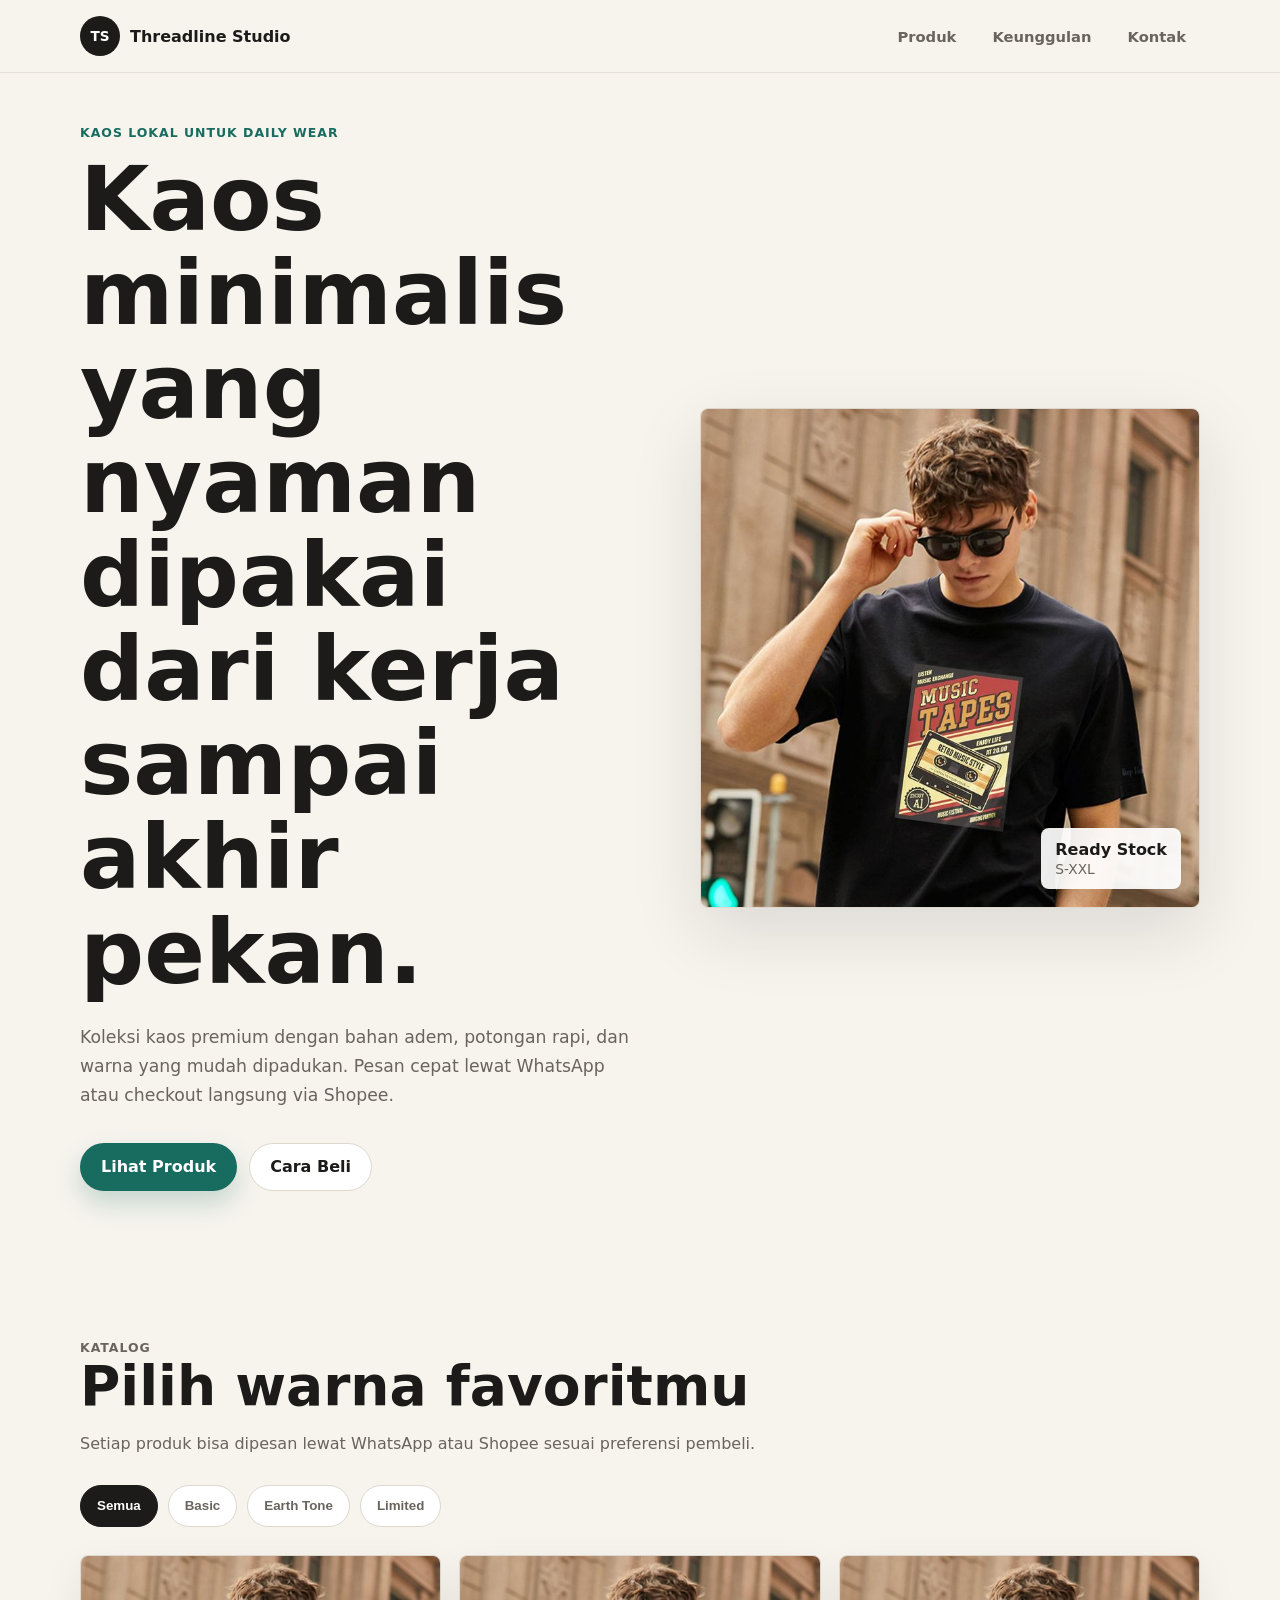
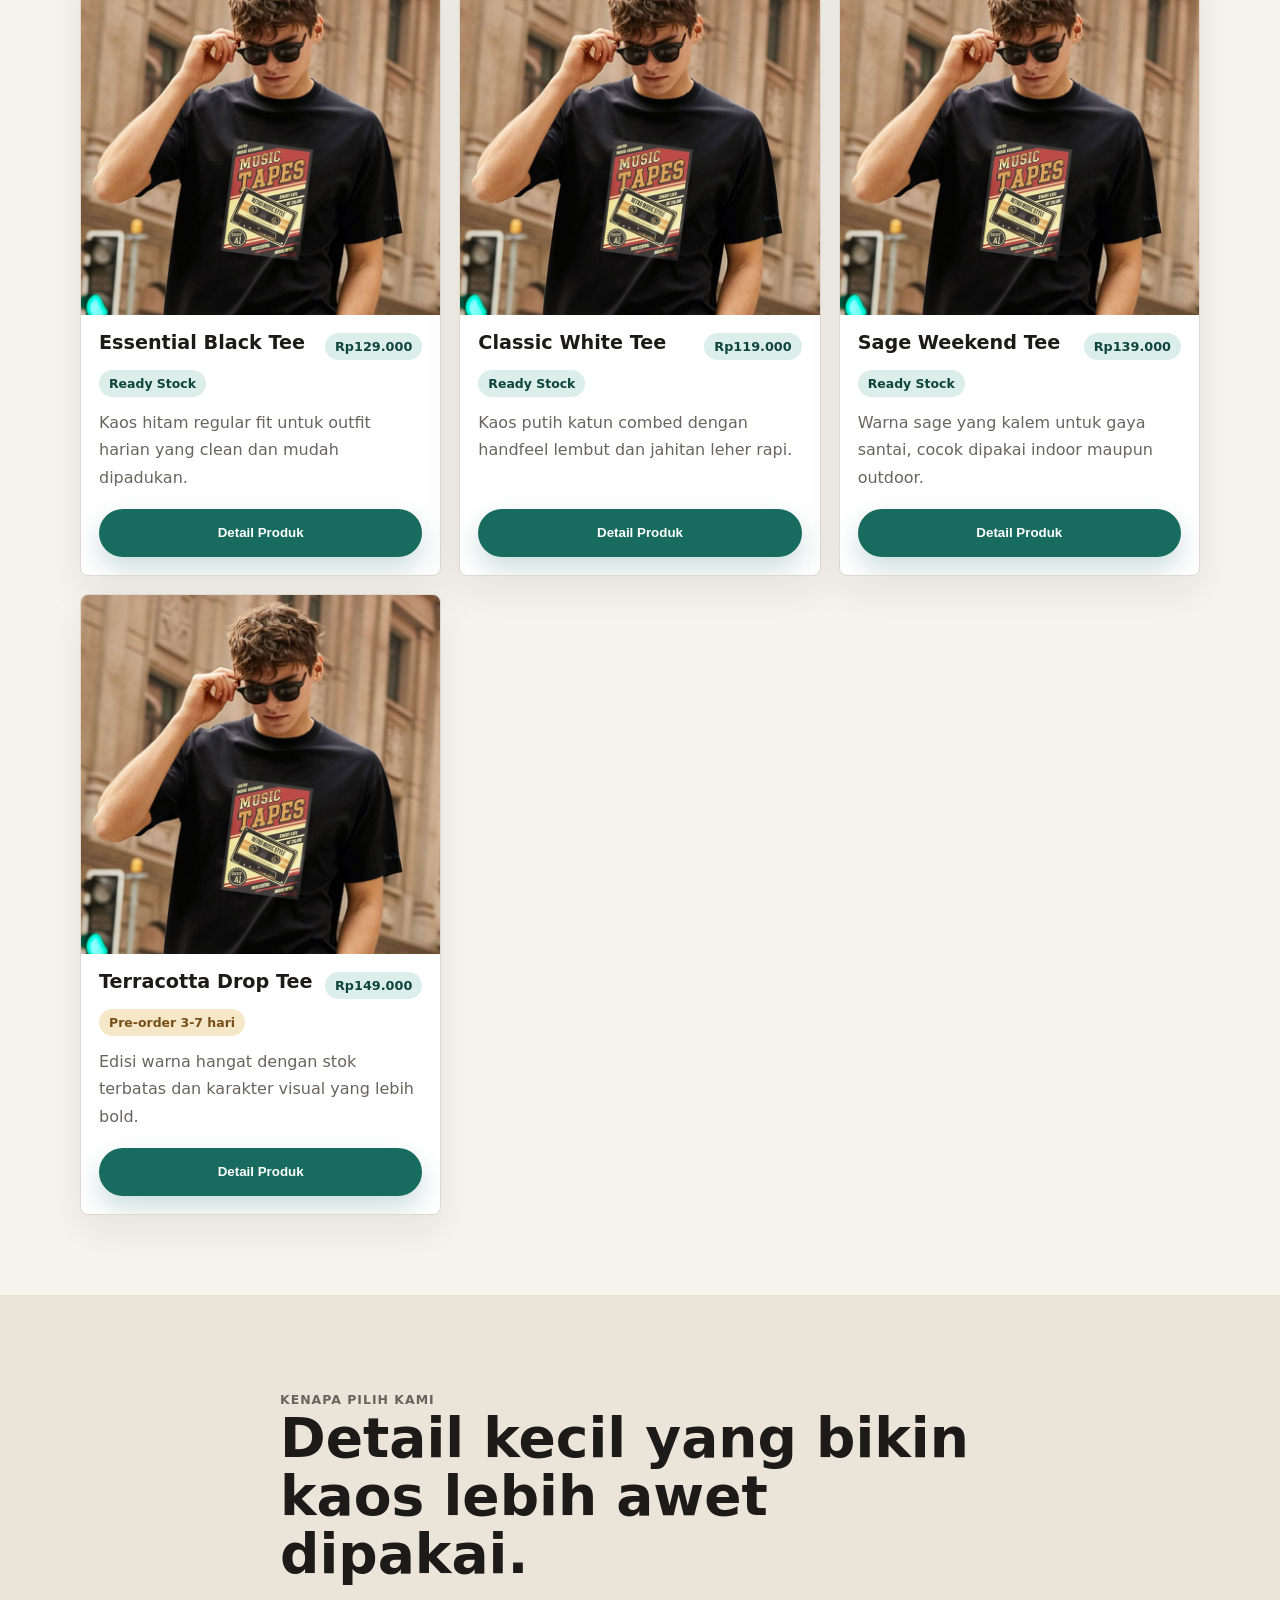
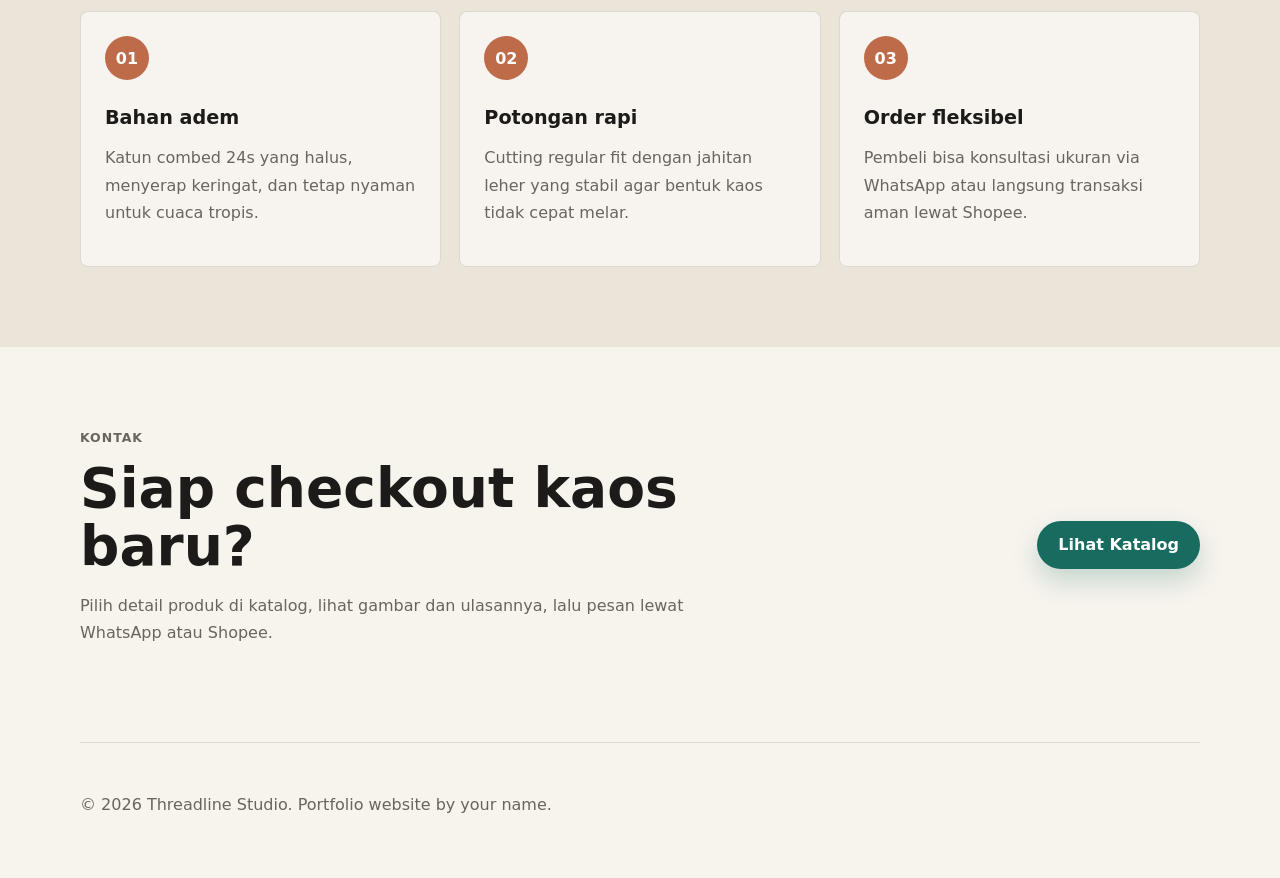
==== index.html @ 5def35f6 "first commit" ====
<!DOCTYPE html>
<html lang="id">
  <head>
    <meta charset="UTF-8" />
    <meta name="viewport" content="width=device-width, initial-scale=1.0" />
    <title>Threadline Studio - Kaos Daily Wear</title>
    <link rel="stylesheet" href="style.css?v=32" />
  </head>
  <body>
    <header class="site-header">
      <nav class="nav">
        <a class="brand" href="#home" aria-label="Threadline Studio home">
          <span class="brand-mark">TS</span>
          <span>Threadline Studio</span>
        </a>

        <button class="nav-toggle" type="button" aria-label="Buka menu" aria-expanded="false">
          <span></span>
          <span></span>
          <span></span>
        </button>

        <div class="nav-links" id="nav-links">
          <a href="#produk">Produk</a>
          <a href="#keunggulan">Keunggulan</a>
          <a href="#kontak">Kontak</a>
        </div>
      </nav>
    </header>

    <main>
      <div class="site-toast is-hidden" id="site-toast" role="status" aria-live="polite"></div>

      <section class="hero" id="home">
        <div class="hero-copy">
          <p class="eyebrow" data-store="eyebrow">Kaos lokal untuk daily wear</p>
          <h1 data-store="headline">Kaos minimalis yang nyaman dipakai dari kerja sampai akhir pekan.</h1>
          <p class="hero-text" data-store="description">
            Koleksi kaos premium dengan bahan adem, potongan rapi, dan warna yang mudah
            dipadukan. Pesan cepat lewat WhatsApp atau checkout langsung via Shopee.
          </p>
          <div class="hero-actions">
            <a class="btn btn-primary" href="#produk">Lihat Produk</a>
            <a class="btn btn-secondary" href="#kontak">
              Cara Beli
            </a>
          </div>
        </div>

        <div class="hero-media" aria-label="Foto koleksi kaos Threadline Studio">
          <img id="hero-image" src="assets/kaos-collection.png" alt="Koleksi kaos polos warna hitam putih hijau dan terracotta" />
          <div class="stock-badge">
            <strong>Ready Stock</strong>
            <span>S-XXL</span>
          </div>
        </div>
      </section>
<!--
      <section class="stats" aria-label="Ringkasan toko">
        <article>
          <strong>4.9/5</strong>
          <span>Rating pembeli</span>
        </article>
        <article>
          <strong>24 Jam</strong>
          <span>Respon order</span>
        </article>
        <article>
          <strong>100%</strong>
          <span>Katun combed</span>
        </article>
      </section>
-->
      <section class="section" id="produk">
        <div class="section-heading">
          <p class="eyebrow">Katalog</p>
          <h2 data-store="catalogTitle">Pilih warna favoritmu</h2>
          <p data-store="catalogText">Setiap produk bisa dipesan lewat WhatsApp atau Shopee sesuai preferensi pembeli.</p>
        </div>

        <div class="toolbar" aria-label="Filter produk">
          <button class="filter-btn is-active" type="button" data-filter="all">Semua</button>
          <button class="filter-btn" type="button" data-filter="basic">Basic</button>
          <button class="filter-btn" type="button" data-filter="earth">Earth Tone</button>
          <button class="filter-btn" type="button" data-filter="limited">Limited</button>
        </div>

        <div class="product-grid" id="product-grid"></div>
      </section>

      <section class="product-detail is-hidden" id="product-detail" aria-live="polite" role="dialog" aria-modal="true" aria-labelledby="detail-name">
        <div class="detail-shell">
          <button class="mini-back" type="button" id="back-to-products" aria-label="Tutup detail produk">×</button>
          <div class="detail-layout">
            <div class="detail-gallery">
              <button class="slide-btn" type="button" id="prev-image" aria-label="Gambar sebelumnya">‹</button>
              <img id="detail-image" src="assets/kaos-collection.png" alt="Detail produk" />
              <button class="slide-btn" type="button" id="next-image" aria-label="Gambar berikutnya">›</button>
              <div class="detail-thumbs" id="detail-thumbs"></div>
            </div>
            <article class="detail-copy">
              <p class="eyebrow" id="detail-category">Produk</p>
              <h2 id="detail-name">Nama produk</h2>
              <strong class="detail-price" id="detail-price">Rp0</strong>
              <span class="status-badge" id="detail-status">Ready</span>
              <div class="size-stock" id="detail-sizes" aria-label="Stok ukuran produk"></div>
              <p id="detail-description"></p>
              <div class="comment-box">
                <h3 id="comment-title">Komentar Pembeli (0)</h3>
                <form class="comment-form" id="comment-form">
                  <label>
                    Nama
                    <input type="text" name="commentName" placeholder="Nama kamu" required />
                  </label>
                  <label>
                    Komentar
                    <textarea name="commentText" id="comment-text" rows="3" maxlength="180" placeholder="Tulis komentar produk" required></textarea>
                  </label>
                  <span class="comment-counter" id="comment-counter">0/180</span>
                  <button class="btn btn-secondary" type="submit">Kirim Komentar</button>
                </form>
                <div class="comment-list" id="comment-list"></div>
                <button class="comment-toggle is-hidden" type="button" id="comment-toggle">Lihat semua komentar</button>
              </div>
            </article>
          </div>
          <div class="detail-actions">
            <a class="btn btn-primary" id="detail-whatsapp" href="#" target="_blank" rel="noreferrer">Pesan via WhatsApp</a>
            <a class="btn btn-secondary" id="detail-shopee" href="#" target="_blank" rel="noreferrer">Pesan via Shopee</a>
          </div>
        </div>
      </section>

      <section class="feature-band" id="keunggulan">
        <div class="section-heading">
          <p class="eyebrow">Kenapa pilih kami</p>
          <h2>Detail kecil yang bikin kaos lebih awet dipakai.</h2>
        </div>

        <div class="features">
          <article>
            <span class="feature-icon">01</span>
            <h3>Bahan adem</h3>
            <p>Katun combed 24s yang halus, menyerap keringat, dan tetap nyaman untuk cuaca tropis.</p>
          </article>
          <article>
            <span class="feature-icon">02</span>
            <h3>Potongan rapi</h3>
            <p>Cutting regular fit dengan jahitan leher yang stabil agar bentuk kaos tidak cepat melar.</p>
          </article>
          <article>
            <span class="feature-icon">03</span>
            <h3>Order fleksibel</h3>
            <p>Pembeli bisa konsultasi ukuran via WhatsApp atau langsung transaksi aman lewat Shopee.</p>
          </article>
        </div>
      </section>

      <section class="contact" id="kontak">
        <div>
          <p class="eyebrow">Kontak</p>
          <h2>Siap checkout kaos baru?</h2>
          <p>Pilih detail produk di katalog, lihat gambar dan ulasannya, lalu pesan lewat WhatsApp atau Shopee.</p>
        </div>
        <a class="btn btn-primary" href="#produk">Lihat Katalog</a>
      </section>
    </main>

    <footer class="footer">
      <p>&copy; 2026 <span data-store="name">Threadline Studio</span>. Portfolio website by your name.</p>
    </footer>

    <script src="store.js?v=33"></script>
    <script src="script.js?v=33"></script>
  </body>
</html>
---- style.css ----
:root {
  --bg: #f7f4ee;
  --surface: #ffffff;
  --ink: #1c1b19;
  --muted: #69645d;
  --line: #ded8ce;
  --accent: #176b5f;
  --accent-dark: #0e453d;
  --sun: #e1a64b;
  --clay: #be6b4a;
  --shadow: 0 24px 70px rgba(28, 27, 25, 0.12);
}

* {
  box-sizing: border-box;
}

html {
  scroll-behavior: smooth;
}

body {
  margin: 0;
  font-family: Inter, ui-sans-serif, system-ui, -apple-system, BlinkMacSystemFont, "Segoe UI", Arial, sans-serif;
  color: var(--ink);
  background: var(--bg);
}

img {
  display: block;
  max-width: 100%;
}

a {
  color: inherit;
  text-decoration: none;
}

.site-toast {
  position: fixed;
  left: 50%;
  bottom: 24px;
  z-index: 90;
  padding: 12px 16px;
  border-radius: 999px;
  color: white;
  background: var(--accent);
  box-shadow: 0 16px 36px rgba(28, 27, 25, 0.18);
  font-weight: 800;
  transform: translateX(-50%);
}

.site-toast.is-hidden {
  display: none;
}

.site-header {
  position: sticky;
  top: 0;
  z-index: 20;
  border-bottom: 1px solid rgba(222, 216, 206, 0.7);
  background: rgba(247, 244, 238, 0.9);
  backdrop-filter: blur(18px);
}

.nav {
  width: min(1120px, calc(100% - 32px));
  min-height: 72px;
  margin: 0 auto;
  display: flex;
  align-items: center;
  justify-content: space-between;
  gap: 24px;
}

.brand,
.nav-links,
.hero-actions,
.toolbar {
  display: flex;
  align-items: center;
}

.brand {
  gap: 10px;
  font-weight: 800;
}

.brand-mark {
  width: 40px;
  height: 40px;
  display: grid;
  place-items: center;
  overflow: hidden;
  border-radius: 50%;
  color: white;
  background: var(--ink);
  font-size: 0.85rem;
  letter-spacing: 0;
}

.brand-mark img {
  width: 100%;
  height: 100%;
  object-fit: cover;
}

.nav-links {
  gap: 8px;
}

.nav-links a {
  padding: 10px 14px;
  border-radius: 999px;
  color: var(--muted);
  font-weight: 700;
  font-size: 0.92rem;
}

.nav-links a:hover {
  color: var(--ink);
  background: rgba(255, 255, 255, 0.75);
}

.nav-toggle {
  width: 44px;
  height: 44px;
  display: none;
  place-items: center;
  align-content: center;
  border: 1px solid var(--line);
  border-radius: 50%;
  background: transparent;
  cursor: pointer;
}

.nav-toggle span {
  width: 18px;
  height: 2px;
  display: block;
  margin-left: 12px;
  transform: translateY(-1px);
  background: var(--ink);
}

.hero,
.section,
.feature-band,
.contact {
  width: min(1120px, calc(100% - 32px));
  margin: 0 auto;
}

.hero {
  min-height: calc(100vh - 72px);
  display: grid;
  grid-template-columns: minmax(0, 1fr) minmax(320px, 0.9fr);
  align-items: center;
  gap: clamp(28px, 5vw, 68px);
  padding: 52px 0;
}

.eyebrow {
  margin: 0 0 12px;
  color: var(--accent);
  font-weight: 800;
  text-transform: uppercase;
  letter-spacing: 0.08em;
  font-size: 0.78rem;
}

h1,
h2,
h3,
p {
  overflow-wrap: anywhere;
}

h1,
h2,
h3 {
  margin: 0;
  line-height: 1.05;
}

h1 {
  max-width: 780px;
  font-size: clamp(2.55rem, 7vw, 5.85rem);
}

h2 {
  font-size: clamp(2rem, 4.3vw, 3.6rem);
}

h3 {
  font-size: 1.2rem;
}

.hero-text,
.section-heading p,
.feature-band p,
.contact p,
.product-card p,
.footer {
  color: var(--muted);
  line-height: 1.7;
}

.hero-text {
  max-width: 640px;
  margin: 24px 0 0;
  font-size: 1.08rem;
}

.hero-actions {
  flex-wrap: wrap;
  gap: 12px;
  margin-top: 32px;
}

.btn {
  min-height: 48px;
  display: inline-flex;
  align-items: center;
  justify-content: center;
  gap: 10px;
  border: 1px solid transparent;
  border-radius: 999px;
  padding: 0 20px;
  font-weight: 800;
  cursor: pointer;
  transition: transform 0.2s ease, box-shadow 0.2s ease, background 0.2s ease;
}

.btn:hover {
  transform: translateY(-2px);
}

.btn-primary {
  color: white;
  background: var(--accent);
  box-shadow: 0 12px 26px rgba(23, 107, 95, 0.22);
}

.btn-primary:hover {
  background: var(--accent-dark);
}

.btn-secondary {
  border-color: var(--line);
  background: var(--surface);
}

.btn.is-disabled {
  pointer-events: none;
  color: rgba(28, 27, 25, 0.46);
  border-color: rgba(28, 27, 25, 0.12);
  background: rgba(180, 180, 180, 0.28);
  box-shadow: none;
  opacity: 1;
}

.hero-media {
  position: relative;
  overflow: hidden;
  border: 1px solid var(--line);
  border-radius: 8px;
  background: var(--surface);
  box-shadow: var(--shadow);
}

.hero-media img {
  width: 100%;
  aspect-ratio: 1 / 1;
  object-fit: cover;
}

.stock-badge {
  position: absolute;
  right: 18px;
  bottom: 18px;
  display: grid;
  gap: 2px;
  padding: 12px 14px;
  border-radius: 8px;
  background: rgba(255, 255, 255, 0.92);
  box-shadow: 0 12px 24px rgba(28, 27, 25, 0.14);
}

.stock-badge span {
  color: var(--muted);
  font-size: 0.86rem;
}

.stats {
  width: min(1120px, calc(100% - 32px));
  margin: 0 auto 72px;
  display: grid;
  grid-template-columns: repeat(3, 1fr);
  border: 1px solid var(--line);
  border-radius: 8px;
  overflow: hidden;
  background: var(--surface);
}

.stats article {
  padding: 24px;
  display: grid;
  gap: 6px;
}

.stats article + article {
  border-left: 1px solid var(--line);
}

.stats strong {
  font-size: clamp(1.5rem, 3vw, 2.4rem);
}

.stats span {
  color: var(--muted);
}

.section,
.feature-band,
.contact {
  padding: 80px 0;
}

.section-heading {
  max-width: 720px;
  margin-bottom: 28px;
}

.section-heading p {
  margin: 14px 0 0;
}

.toolbar {
  flex-wrap: wrap;
  gap: 10px;
  margin-bottom: 28px;
}

.filter-btn {
  min-height: 42px;
  border: 1px solid var(--line);
  border-radius: 999px;
  padding: 0 16px;
  color: var(--muted);
  background: var(--surface);
  font-weight: 800;
  cursor: pointer;
}

.filter-btn.is-active,
.filter-btn:hover {
  color: white;
  border-color: var(--ink);
  background: var(--ink);
}

.product-grid {
  display: grid;
  grid-template-columns: repeat(3, minmax(0, 1fr));
  gap: 18px;
}

.empty-state {
  grid-column: 1 / -1;
  padding: 28px;
  border: 1px solid var(--line);
  border-radius: 8px;
  background: var(--surface);
}

.product-card {
  display: flex;
  flex-direction: column;
  overflow: hidden;
  border: 1px solid var(--line);
  border-radius: 8px;
  background: var(--surface);
  box-shadow: 0 16px 40px rgba(28, 27, 25, 0.08);
}

.product-visual {
  aspect-ratio: 1 / 1;
  min-height: 0;
  display: grid;
  place-items: center;
  overflow: hidden;
  background: linear-gradient(135deg, var(--card-a), var(--card-b));
}

.product-visual img {
  width: 100%;
  height: 100%;
  min-height: 0;
  object-fit: cover;
}

.shirt {
  width: min(58%, 210px);
  aspect-ratio: 1 / 1;
  display: grid;
  place-items: center;
  color: var(--shirt-text);
  background: var(--shirt);
  clip-path: polygon(27% 12%, 38% 6%, 45% 14%, 55% 14%, 62% 6%, 73% 12%, 92% 35%, 78% 47%, 72% 39%, 72% 91%, 28% 91%, 28% 39%, 22% 47%, 8% 35%);
  box-shadow: inset 0 -28px 42px rgba(0, 0, 0, 0.12), 0 20px 34px rgba(0, 0, 0, 0.16);
  font-weight: 900;
}

.product-body {
  flex: 1;
  display: flex;
  flex-direction: column;
  padding: 18px;
}

.product-top {
  display: flex;
  justify-content: space-between;
  gap: 12px;
  align-items: flex-start;
}

.product-top span {
  flex: 0 0 auto;
  padding: 6px 10px;
  border-radius: 999px;
  color: var(--accent-dark);
  background: #dceee9;
  font-size: 0.8rem;
  font-weight: 800;
}

.status-badge {
  width: fit-content;
  margin-top: 10px;
  padding: 6px 10px;
  border-radius: 999px;
  color: var(--accent-dark);
  background: #dceee9;
  font-size: 0.78rem;
  font-weight: 900;
}

.status-badge.soldout {
  color: #9b2f1d;
  background: #f4ddd7;
}

.status-badge.preorder {
  color: #775018;
  background: #f6e7c9;
}

.product-card p {
  margin: 12px 0 18px;
  display: -webkit-box;
  -webkit-line-clamp: 3;
  -webkit-box-orient: vertical;
  overflow: hidden;
}

.product-body > .btn {
  width: 100%;
  margin-top: auto;
}

.product-actions {
  display: grid;
  grid-template-columns: 1fr 1fr;
  gap: 10px;
}

.product-actions .btn {
  min-height: 44px;
  padding: 0 12px;
  font-size: 0.9rem;
}

.product-detail {
  position: fixed;
  inset: 0;
  z-index: 70;
  width: 100%;
  display: grid;
  place-items: center;
  padding: 24px;
  background: rgba(28, 27, 25, 0.48);
}

.product-detail.is-hidden {
  display: none;
}

.detail-shell {
  width: min(1280px, calc(100% - 32px));
  height: min(920px, calc(100vh - 24px));
  position: relative;
  overflow: hidden;
  padding: 24px;
  border-radius: 8px;
  background: var(--surface);
  box-shadow: var(--shadow);
}

.mini-back {
  position: absolute;
  top: 14px;
  right: 14px;
  z-index: 2;
  width: 40px;
  height: 40px;
  border: 1px solid var(--line);
  border-radius: 50%;
  padding: 0;
  display: grid;
  place-items: center;
  text-align: center;
  background: transparent;
  font: inherit;
  font-size: 1.6rem;
  line-height: 30px;
  padding-bottom: 5px;
  font-weight: 800;
  cursor: pointer;
}

.detail-layout {
  height: calc(100% - 78px);
  overflow: hidden;
  display: grid;
  grid-template-columns: minmax(460px, 0.9fr) minmax(420px, 1.1fr);
  gap: 30px;
  align-items: start;
  padding: 34px 0 0;
}

.detail-gallery {
  position: relative;
  align-self: start;
  height: min(760px, calc(100vh - 164px));
  min-height: 0;
  display: grid;
  grid-template-rows: minmax(0, 1fr) auto;
  gap: 12px;
}

.detail-gallery > img {
  width: 100%;
  height: auto;
  min-height: 0;
  aspect-ratio: 4 / 5;
  object-fit: cover;
  border: 1px solid var(--line);
  border-radius: 8px;
  background: var(--surface);
}

.slide-btn {
  position: absolute;
  top: calc(50% - 32px);
  width: 42px;
  height: 42px;
  border: 1px solid var(--line);
  border-radius: 50%;
  display: grid;
  place-items: center;
  text-align: center;
  background: transparent;
  font-size: 1.8rem;
  line-height: 32px;
  padding-bottom: 5px;
  cursor: pointer;
}

#prev-image {
  left: 12px;
}

#next-image {
  right: 12px;
}

.detail-thumbs {
  display: grid;
  grid-template-columns: repeat(7, minmax(0, 1fr));
  gap: 8px;
}

.detail-thumbs button {
  overflow: hidden;
  border: 2px solid transparent;
  border-radius: 8px;
  padding: 0;
  background: transparent;
  cursor: pointer;
}

.detail-thumbs button.is-active {
  border-color: var(--accent);
}

.detail-thumbs img {
  width: 100%;
  aspect-ratio: 1 / 1;
  object-fit: cover;
}

.detail-copy {
  height: min(760px, calc(100vh - 164px));
  overflow-y: auto;
  align-self: start;
  display: flex;
  flex-direction: column;
  gap: 12px;
  padding: 0 10px 0 0;
  scrollbar-width: thin;
}

.detail-actions {
  position: absolute;
  left: calc(24px + (100% - 48px) * 0.585 + 15px);
  right: 24px;
  bottom: 34px;
  z-index: 3;
  display: grid;
  grid-template-columns: 1fr 1fr;
  gap: 10px;
  padding: 34px 0 0;
  background: linear-gradient(rgba(255, 255, 255, 0), rgba(255, 255, 255, 0.84) 42%, rgba(255, 255, 255, 0.96));
  backdrop-filter: blur(8px);
}

.detail-actions .btn {
  min-height: 48px;
}

.detail-copy h2 {
  font-size: clamp(1.6rem, 3vw, 2.5rem);
}

.detail-price {
  width: fit-content;
  padding: 6px 10px;
  border-radius: 999px;
  color: var(--accent-dark);
  background: #dceee9;
  font-size: 0.95rem;
}

#detail-description {
  margin: 0;
  color: var(--muted);
  font-size: 0.95rem;
  line-height: 1.6;
}

.size-stock {
  display: grid;
  gap: 9px;
  margin: 4px 0 2px;
}

.size-stock > strong {
  color: var(--ink);
  font-size: 0.9rem;
}

.size-stock > div {
  display: flex;
  flex-wrap: wrap;
  gap: 8px;
}

.size-chip {
  display: inline-flex;
  align-items: center;
  gap: 7px;
  min-height: 34px;
  padding: 7px 10px;
  border-radius: 999px;
  color: var(--accent-dark);
  background: #dceee9;
  font-size: 0.82rem;
}

.size-chip b {
  font-weight: 900;
}

.size-chip.is-empty {
  color: rgba(28, 27, 25, 0.48);
  background: rgba(28, 27, 25, 0.08);
}

.comment-box {
  margin-top: 18px;
  padding: 18px;
  border: 0;
  border-radius: 8px;
  background: #f1f1f1;
}

.comment-form {
  display: grid;
  gap: 10px;
  margin-top: 12px;
  padding-top: 14px;
  border-top: 1px solid rgba(28, 27, 25, 0.12);
  background: transparent;
}

.comment-form label {
  display: grid;
  gap: 6px;
  font-weight: 400;
}

.comment-form input,
.comment-form textarea {
  width: 100%;
  border: 1px solid rgba(28, 27, 25, 0.12);
  border-radius: 8px;
  padding: 10px 12px;
  background: transparent;
  font: inherit;
}

.comment-counter {
  justify-self: end;
  color: var(--muted);
  font-size: 0.82rem;
}

.comment-list {
  display: grid;
  gap: 10px;
  margin-top: 14px;
}

.comment-item {
  padding: 12px;
  border: 0;
  border-radius: 8px;
  background: #e7e7e7;
}

.comment-item strong {
  display: block;
  margin-bottom: 4px;
}

.comment-item p {
  margin: 0;
  color: var(--muted);
  line-height: 1.55;
}

.comment-toggle {
  width: 100%;
  min-height: 40px;
  margin-top: 10px;
  border: 1px solid rgba(28, 27, 25, 0.12);
  border-radius: 999px;
  background: transparent;
  font: inherit;
  font-weight: 800;
  cursor: pointer;
}

.comment-toggle.is-hidden {
  display: none;
}

.feature-band {
  width: 100%;
  background: #ebe4d8;
}

.feature-band > * {
  width: min(1120px, calc(100% - 32px));
  margin-left: auto;
  margin-right: auto;
}

.features {
  display: grid;
  grid-template-columns: repeat(3, minmax(0, 1fr));
  gap: 18px;
}

.features article {
  padding: 24px;
  border: 1px solid rgba(28, 27, 25, 0.12);
  border-radius: 8px;
  background: rgba(255, 255, 255, 0.58);
}

.feature-icon {
  width: 44px;
  height: 44px;
  display: grid;
  place-items: center;
  margin-bottom: 28px;
  border-radius: 50%;
  color: white;
  background: var(--clay);
  font-weight: 800;
}

.contact {
  display: flex;
  align-items: center;
  justify-content: space-between;
  gap: 24px;
}

.contact > div {
  max-width: 660px;
}

.footer {
  width: min(1120px, calc(100% - 32px));
  margin: 0 auto;
  padding: 32px 0 44px;
  border-top: 1px solid var(--line);
}

@media (max-width: 900px) {
  .hero {
    min-height: auto;
    grid-template-columns: 1fr;
    padding-top: 40px;
  }

  .hero-media {
    max-width: 620px;
  }

  .product-grid,
  .detail-layout,
  .features {
    grid-template-columns: 1fr;
  }

  .detail-gallery {
    position: relative;
    top: auto;
    height: auto;
    min-height: 0;
  }

  .detail-copy {
    height: auto;
    max-height: calc(100vh - 420px);
    min-height: 300px;
    padding-right: 0;
  }

  .detail-actions {
    left: 16px;
    right: 16px;
    bottom: 24px;
  }

  .detail-gallery > img {
    height: auto;
    aspect-ratio: 4 / 5;
  }

  .contact {
    align-items: flex-start;
    flex-direction: column;
  }
}

@media (max-width: 720px) {
  .nav-toggle {
    display: block;
  }

  .nav-links {
    position: absolute;
    left: 16px;
    right: 16px;
    top: 72px;
    display: none;
    flex-direction: column;
    align-items: stretch;
    padding: 12px;
    border: 1px solid var(--line);
    border-radius: 8px;
    background: var(--surface);
    box-shadow: var(--shadow);
  }

  .nav-links.is-open {
    display: flex;
  }

  .nav-links a {
    border-radius: 8px;
  }

  .stats,
  .product-grid,
  .detail-layout,
  .features {
    grid-template-columns: 1fr;
  }

  .stats article + article {
    border-top: 1px solid var(--line);
    border-left: 0;
  }

  .section,
  .feature-band,
  .contact {
    padding: 56px 0;
  }
}

@media (max-width: 480px) {
  .hero,
  .section,
  .contact,
  .nav,
  .stats,
  .footer,
  .feature-band > * {
    width: min(100% - 24px, 1120px);
  }

  .brand span:last-child {
    max-width: 150px;
  }

  .hero-actions,
  .product-actions {
    grid-template-columns: 1fr;
  }

  .hero-actions .btn,
  .product-actions .btn,
  .contact .btn {
    width: 100%;
  }
}

@media (max-width: 480px) {
  .product-detail {
    padding: 12px;
  }

  .detail-shell {
    width: 100%;
    height: calc(100vh - 24px);
    padding: 16px;
  }
}
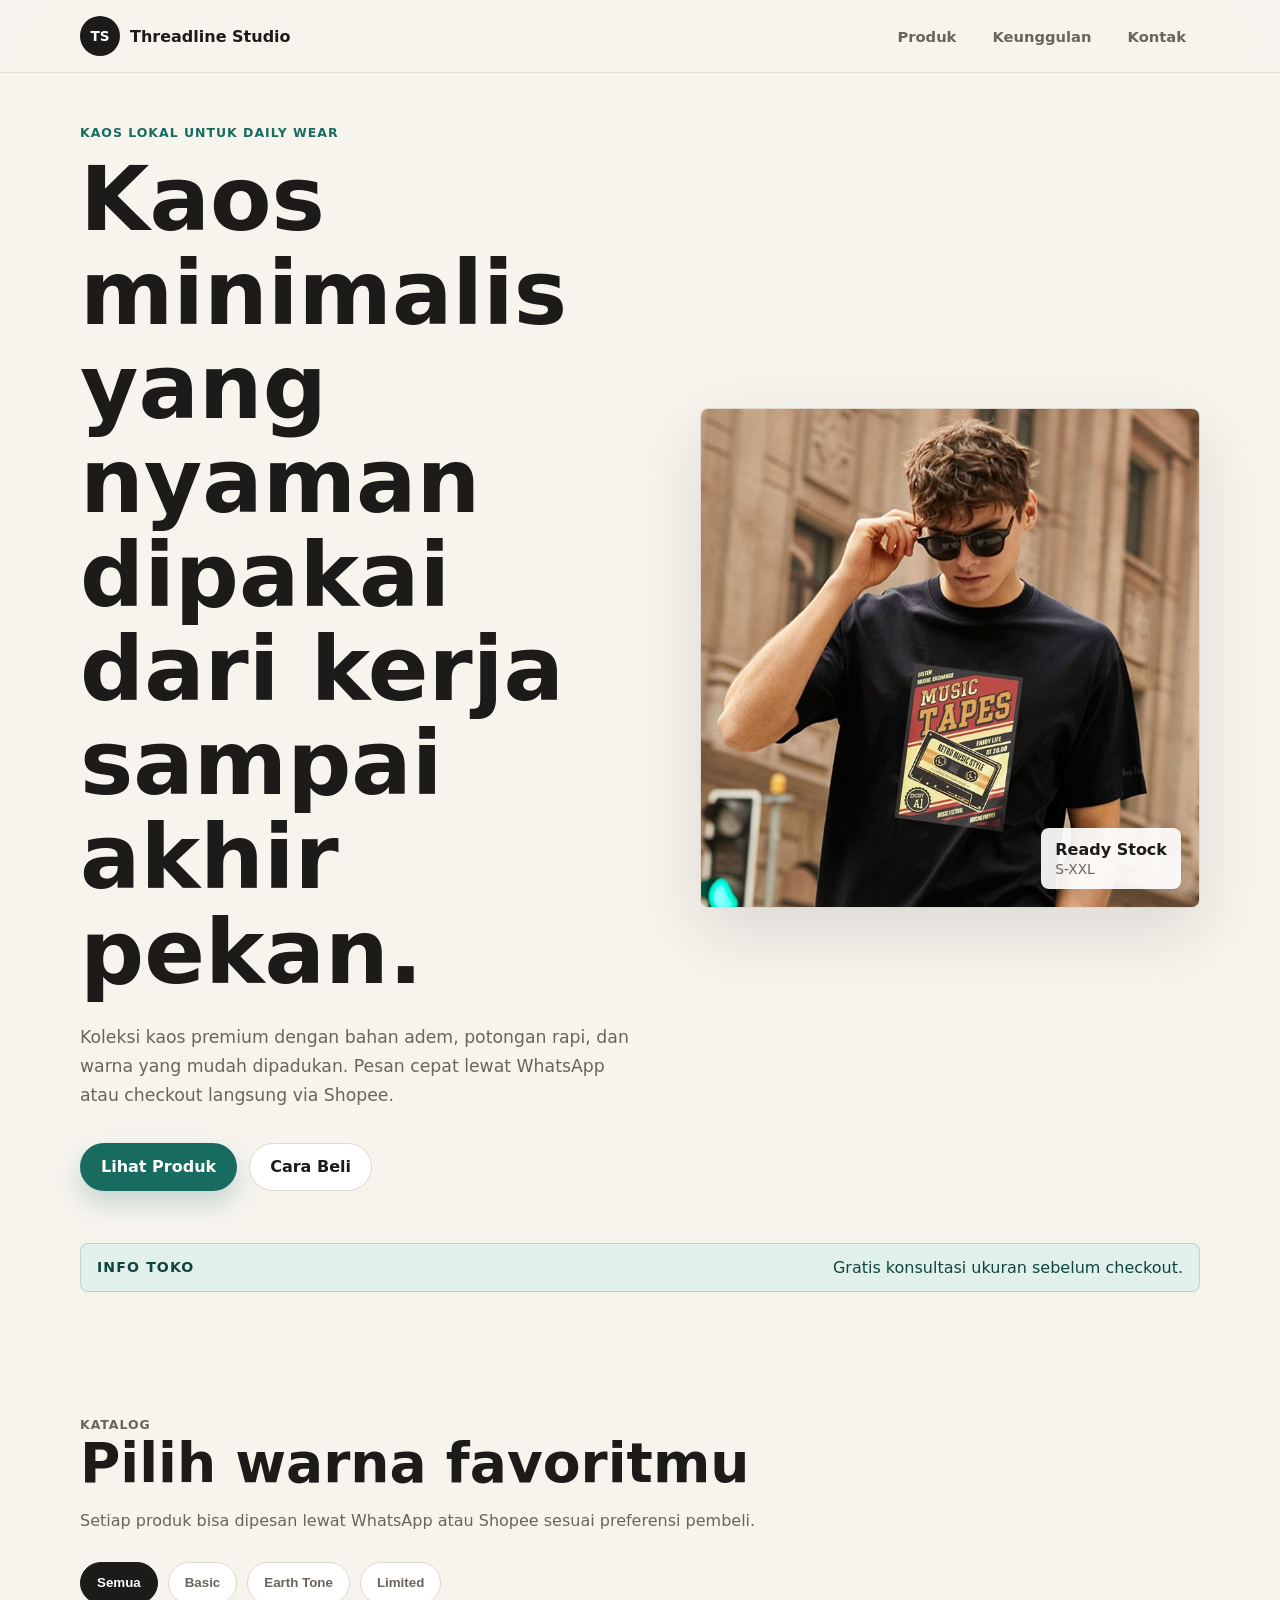
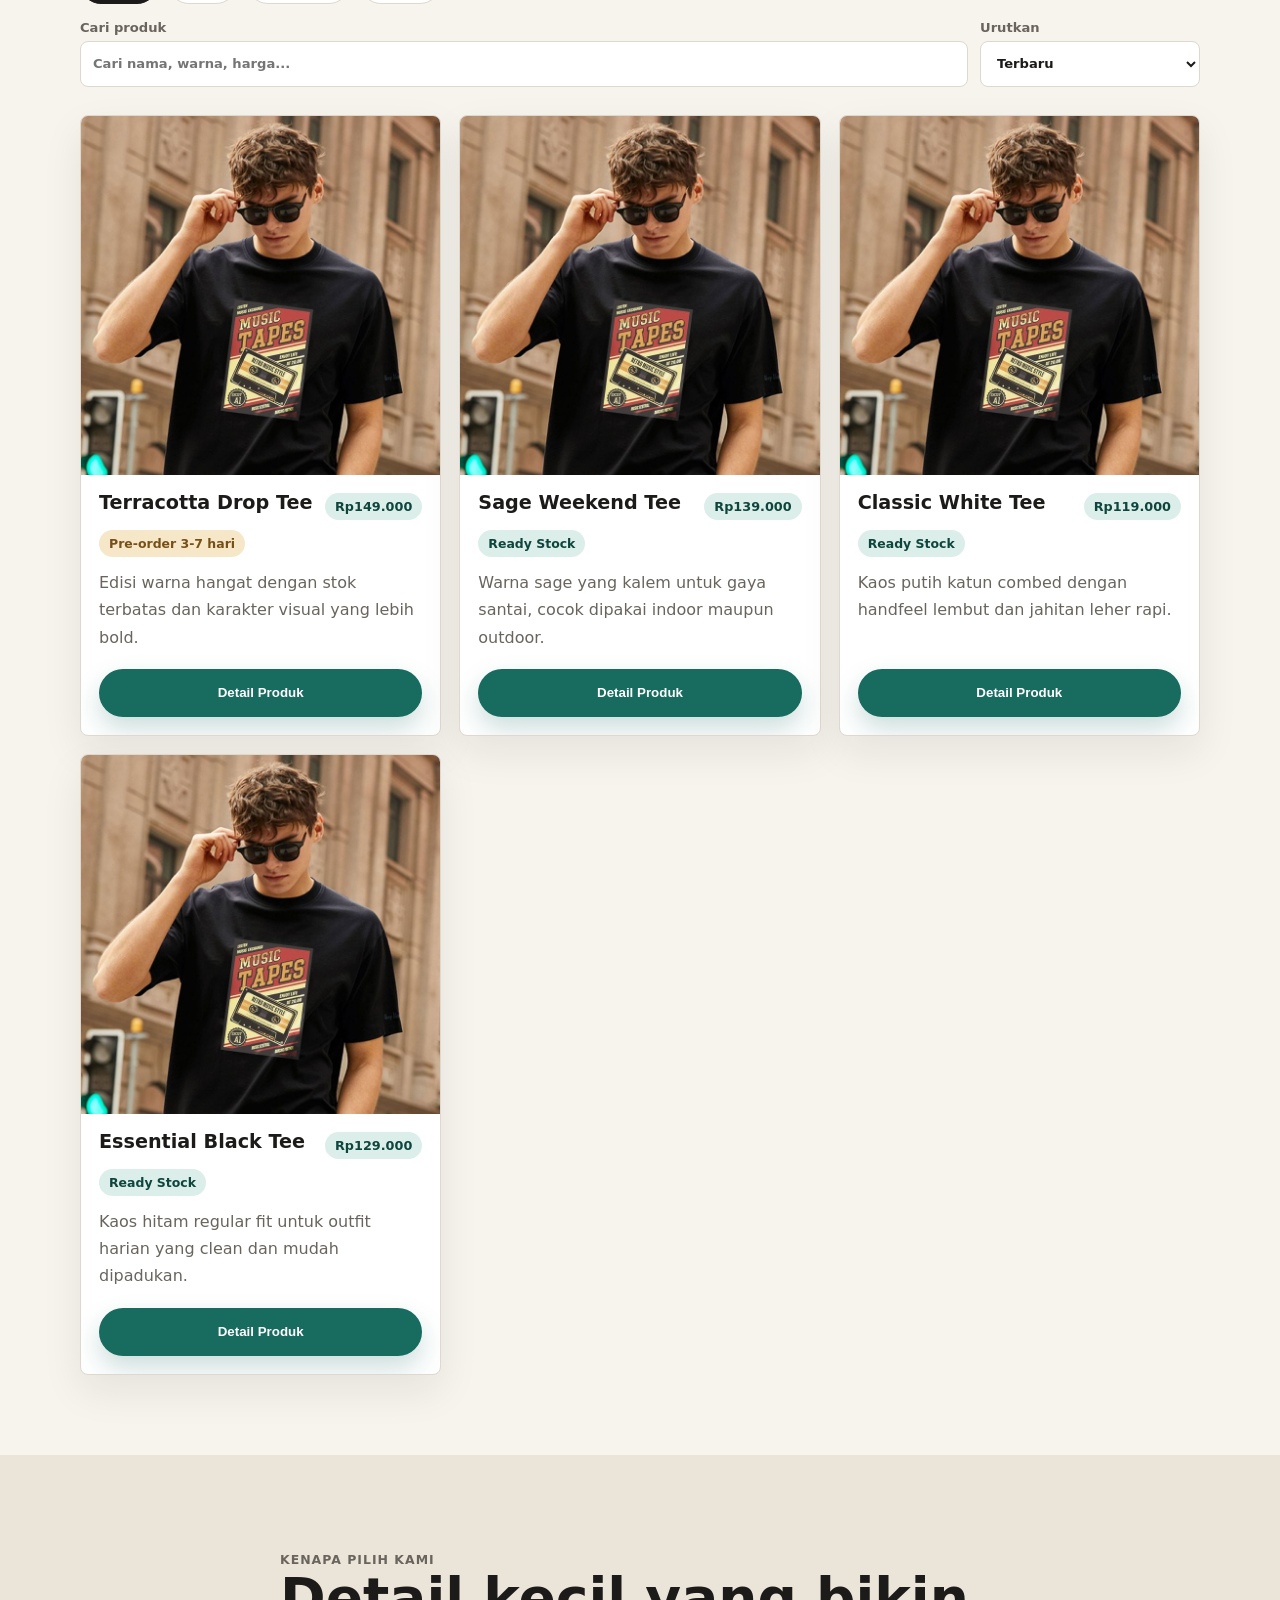
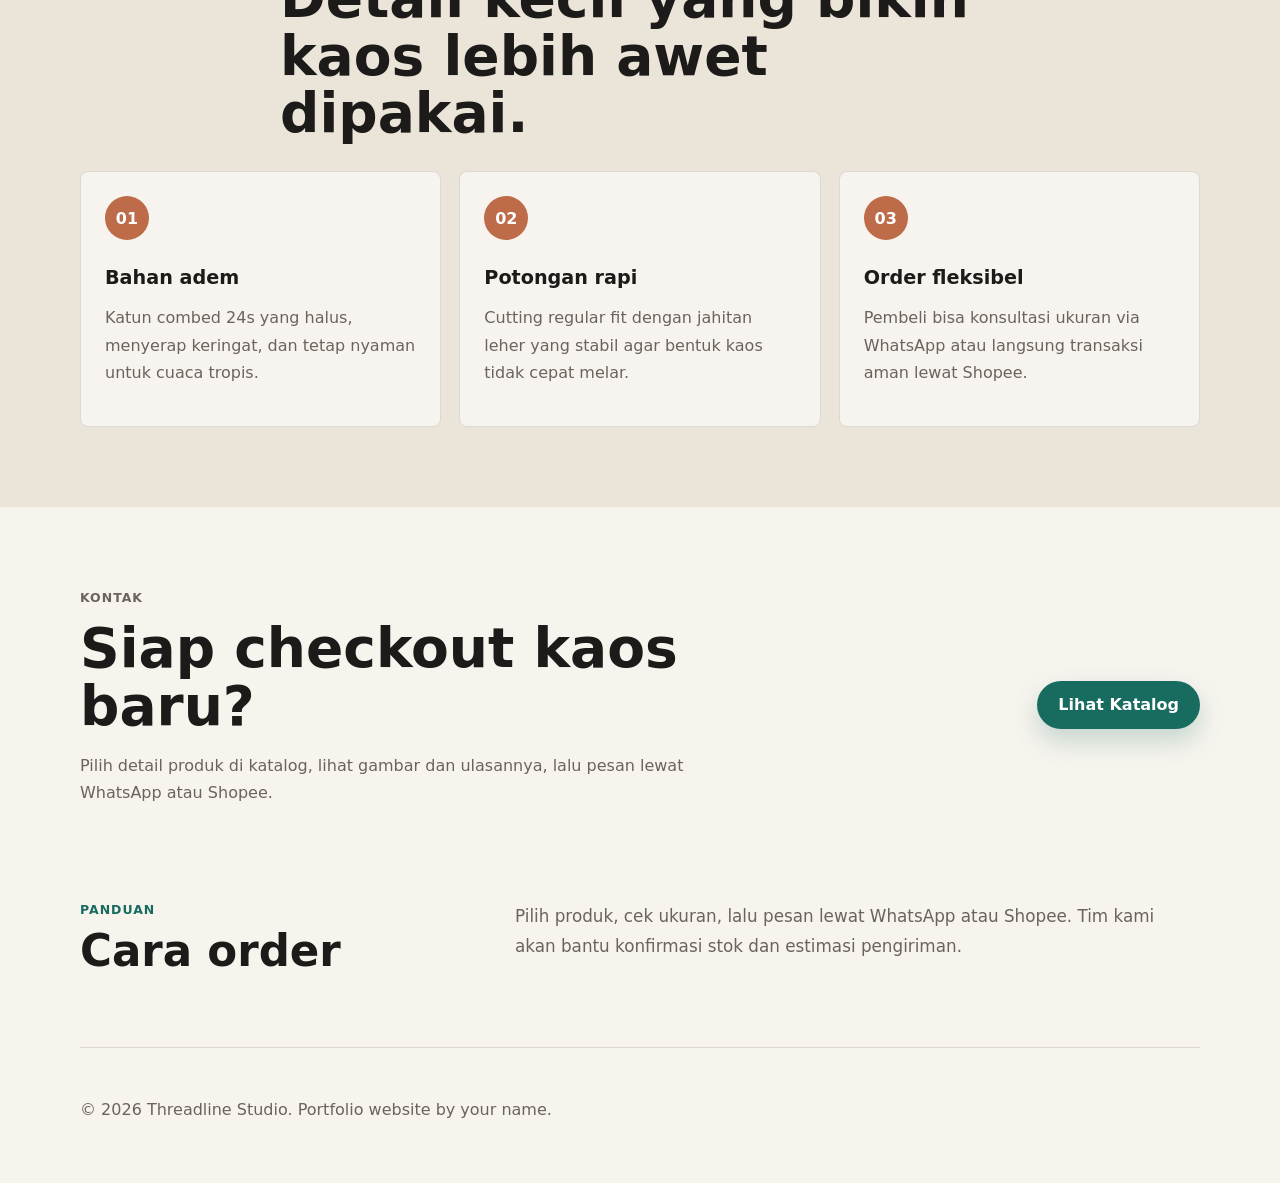
==== commit 10f88ef3: "Improve store UI and catalog features" ====
--- a/index.html
+++ b/index.html
@@ -4,7 +4,7 @@
     <meta charset="UTF-8" />
     <meta name="viewport" content="width=device-width, initial-scale=1.0" />
     <title>Threadline Studio - Kaos Daily Wear</title>
-    <link rel="stylesheet" href="style.css?v=32" />
+    <link rel="stylesheet" href="style.css?v=40" />
   </head>
   <body>
     <header class="site-header">
@@ -54,6 +54,11 @@
             <span>S-XXL</span>
           </div>
         </div>
+      </section>
+
+      <section class="promo-strip" id="promo-strip">
+        <strong>Info toko</strong>
+        <span data-store="promoText">Gratis konsultasi ukuran sebelum checkout.</span>
       </section>
 <!--
       <section class="stats" aria-label="Ringkasan toko">
@@ -83,6 +88,22 @@
           <button class="filter-btn" type="button" data-filter="basic">Basic</button>
           <button class="filter-btn" type="button" data-filter="earth">Earth Tone</button>
           <button class="filter-btn" type="button" data-filter="limited">Limited</button>
+        </div>
+
+        <div class="catalog-controls">
+          <label>
+            <span>Cari produk</span>
+            <input type="search" id="catalog-search" placeholder="Cari nama, warna, harga..." />
+          </label>
+          <label>
+            <span>Urutkan</span>
+            <select id="catalog-sort">
+              <option value="latest">Terbaru</option>
+              <option value="price-low">Harga terendah</option>
+              <option value="price-high">Harga tertinggi</option>
+              <option value="stock">Stok terbanyak</option>
+            </select>
+          </label>
         </div>
 
         <div class="product-grid" id="product-grid"></div>
@@ -127,6 +148,7 @@
           <div class="detail-actions">
             <a class="btn btn-primary" id="detail-whatsapp" href="#" target="_blank" rel="noreferrer">Pesan via WhatsApp</a>
             <a class="btn btn-secondary" id="detail-shopee" href="#" target="_blank" rel="noreferrer">Pesan via Shopee</a>
+            <button class="btn btn-secondary" type="button" id="share-product">Bagikan</button>
           </div>
         </div>
       </section>
@@ -164,13 +186,24 @@
         </div>
         <a class="btn btn-primary" href="#produk">Lihat Katalog</a>
       </section>
+
+      <section class="order-guide">
+        <div>
+          <p class="eyebrow">Panduan</p>
+          <h2 data-store="faqTitle">Cara order</h2>
+        </div>
+        <p data-store="faqText">
+          Pilih produk, cek ukuran, lalu pesan lewat WhatsApp atau Shopee. Tim kami akan bantu konfirmasi stok dan estimasi pengiriman.
+        </p>
+      </section>
     </main>
 
     <footer class="footer">
       <p>&copy; 2026 <span data-store="name">Threadline Studio</span>. Portfolio website by your name.</p>
     </footer>
 
-    <script src="store.js?v=33"></script>
-    <script src="script.js?v=33"></script>
+    <script src="cloud-config.js?v=2"></script>
+    <script src="store.js?v=39"></script>
+    <script src="script.js?v=39"></script>
   </body>
 </html>
--- a/style.css
+++ b/style.css
@@ -126,8 +126,10 @@
   width: 44px;
   height: 44px;
   display: none;
-  place-items: center;
-  align-content: center;
+  align-items: center;
+  justify-content: center;
+  flex-direction: column;
+  gap: 5px;
   border: 1px solid var(--line);
   border-radius: 50%;
   background: transparent;
@@ -138,15 +140,15 @@
   width: 18px;
   height: 2px;
   display: block;
-  margin-left: 12px;
-  transform: translateY(-1px);
   background: var(--ink);
 }
 
 .hero,
 .section,
 .feature-band,
-.contact {
+.contact,
+.promo-strip,
+.order-guide {
   width: min(1120px, calc(100% - 32px));
   margin: 0 auto;
 }
@@ -224,10 +226,13 @@
   align-items: center;
   justify-content: center;
   gap: 10px;
+  min-width: 0;
   border: 1px solid transparent;
   border-radius: 999px;
-  padding: 0 20px;
+  padding: 12px 20px;
   font-weight: 800;
+  line-height: 1.2;
+  text-align: center;
   cursor: pointer;
   transition: transform 0.2s ease, box-shadow 0.2s ease, background 0.2s ease;
 }
@@ -342,14 +347,64 @@
   margin-bottom: 28px;
 }
 
+.promo-strip {
+  display: flex;
+  align-items: center;
+  justify-content: space-between;
+  gap: 14px;
+  margin-bottom: 28px;
+  padding: 14px 16px;
+  border: 1px solid rgba(23, 107, 95, 0.2);
+  border-radius: 8px;
+  color: var(--accent-dark);
+  background: #e2f0ec;
+}
+
+.promo-strip strong {
+  flex: 0 0 auto;
+  font-size: 0.88rem;
+  text-transform: uppercase;
+  letter-spacing: 0.08em;
+}
+
+.catalog-controls {
+  display: grid;
+  grid-template-columns: minmax(0, 1fr) 220px;
+  gap: 12px;
+  margin: -12px 0 28px;
+}
+
+.catalog-controls label {
+  display: grid;
+  gap: 6px;
+  color: var(--muted);
+  font-size: 0.82rem;
+  font-weight: 800;
+}
+
+.catalog-controls input,
+.catalog-controls select {
+  min-height: 46px;
+  width: 100%;
+  border: 1px solid var(--line);
+  border-radius: 8px;
+  padding: 0 12px;
+  color: var(--ink);
+  background: var(--surface);
+  font: inherit;
+  font-weight: 700;
+}
+
 .filter-btn {
   min-height: 42px;
   border: 1px solid var(--line);
   border-radius: 999px;
-  padding: 0 16px;
+  padding: 10px 16px;
   color: var(--muted);
   background: var(--surface);
   font-weight: 800;
+  line-height: 1.15;
+  text-align: center;
   cursor: pointer;
 }
 
@@ -518,14 +573,14 @@
   border: 1px solid var(--line);
   border-radius: 50%;
   padding: 0;
-  display: grid;
-  place-items: center;
+  display: inline-flex;
+  align-items: center;
+  justify-content: center;
   text-align: center;
   background: transparent;
   font: inherit;
   font-size: 1.6rem;
-  line-height: 30px;
-  padding-bottom: 5px;
+  line-height: 1;
   font-weight: 800;
   cursor: pointer;
 }
@@ -568,14 +623,29 @@
   height: 42px;
   border: 1px solid var(--line);
   border-radius: 50%;
-  display: grid;
-  place-items: center;
+  display: inline-flex;
+  align-items: center;
+  justify-content: center;
   text-align: center;
   background: transparent;
   font-size: 1.8rem;
-  line-height: 32px;
-  padding-bottom: 5px;
+  line-height: 1;
   cursor: pointer;
+}
+
+.mini-back,
+.slide-btn {
+  appearance: none;
+  font-family: Arial, sans-serif;
+  padding: 0;
+}
+
+.mini-back {
+  padding-bottom: 3px;
+}
+
+.slide-btn {
+  padding-bottom: 4px;
 }
 
 #prev-image {
@@ -629,7 +699,7 @@
   bottom: 34px;
   z-index: 3;
   display: grid;
-  grid-template-columns: 1fr 1fr;
+  grid-template-columns: 1fr 1fr 0.8fr;
   gap: 10px;
   padding: 34px 0 0;
   background: linear-gradient(rgba(255, 255, 255, 0), rgba(255, 255, 255, 0.84) 42%, rgba(255, 255, 255, 0.96));
@@ -638,6 +708,7 @@
 
 .detail-actions .btn {
   min-height: 48px;
+  padding: 12px 14px;
 }
 
 .detail-copy h2 {
@@ -824,6 +895,25 @@
   max-width: 660px;
 }
 
+.order-guide {
+  display: grid;
+  grid-template-columns: minmax(220px, 0.6fr) minmax(0, 1fr);
+  gap: 24px;
+  align-items: start;
+  padding: 0 0 72px;
+}
+
+.order-guide h2 {
+  font-size: clamp(1.8rem, 3.4vw, 3rem);
+}
+
+.order-guide p:last-child {
+  margin: 0;
+  color: var(--muted);
+  line-height: 1.75;
+  font-size: 1.05rem;
+}
+
 .footer {
   width: min(1120px, calc(100% - 32px));
   margin: 0 auto;
@@ -851,14 +941,14 @@
   .detail-gallery {
     position: relative;
     top: auto;
-    height: auto;
+    height: min(420px, 42vh);
     min-height: 0;
   }
 
   .detail-copy {
     height: auto;
-    max-height: calc(100vh - 420px);
-    min-height: 300px;
+    max-height: none;
+    min-height: 0;
     padding-right: 0;
   }
 
@@ -877,11 +967,16 @@
     align-items: flex-start;
     flex-direction: column;
   }
+
+  .catalog-controls,
+  .order-guide {
+    grid-template-columns: 1fr;
+  }
 }
 
 @media (max-width: 720px) {
   .nav-toggle {
-    display: block;
+    display: flex;
   }
 
   .nav-links {
@@ -924,12 +1019,113 @@
   .contact {
     padding: 56px 0;
   }
+
+  .product-detail {
+    padding: 10px;
+    align-items: stretch;
+  }
+
+  .detail-shell {
+    width: 100%;
+    height: calc(100dvh - 20px);
+    min-height: 0;
+    overflow-y: auto;
+    padding: 12px;
+  }
+
+  .mini-back {
+    top: 10px;
+    right: 10px;
+    width: 38px;
+    height: 38px;
+    font-size: 1.45rem;
+  }
+
+  .detail-layout {
+    height: auto;
+    grid-template-columns: 1fr;
+    grid-template-rows: none;
+    gap: 14px;
+    overflow: visible;
+    padding-top: 48px;
+    padding-bottom: 12px;
+  }
+
+  .detail-gallery {
+    height: auto;
+    max-height: none;
+    display: grid;
+    grid-template-rows: auto auto;
+    gap: 10px;
+  }
+
+  .detail-gallery > img {
+    width: 100%;
+    height: auto;
+    aspect-ratio: 4 / 5;
+    object-fit: cover;
+  }
+
+  .slide-btn {
+    top: min(45vw, 260px);
+    width: 38px;
+    height: 38px;
+    font-size: 1.55rem;
+  }
+
+  .detail-thumbs {
+    display: flex;
+    gap: 7px;
+    overflow-x: auto;
+    padding-bottom: 2px;
+  }
+
+  .detail-thumbs button {
+    flex: 0 0 48px;
+  }
+
+  .detail-copy {
+    min-height: 0;
+    height: auto;
+    overflow: visible;
+    gap: 10px;
+    padding: 0 2px 4px 0;
+  }
+
+  .detail-copy h2 {
+    padding-right: 40px;
+    font-size: 1.45rem;
+    line-height: 1.12;
+  }
+
+  .detail-actions {
+    position: sticky;
+    left: auto;
+    right: auto;
+    bottom: 0;
+    grid-template-columns: repeat(2, minmax(0, 1fr));
+    gap: 8px;
+    padding: 18px 0 0;
+    margin-top: 8px;
+  }
+
+  .detail-actions .btn {
+    min-height: 44px;
+    padding: 11px 10px;
+    font-size: 0.86rem;
+  }
+
+  .detail-actions .btn:nth-child(3) {
+    grid-column: 1 / -1;
+  }
 }
 
 @media (max-width: 480px) {
   .hero,
   .section,
   .contact,
+  .promo-strip,
+  .order-guide,
   .nav,
   .stats,
   .footer,
@@ -942,8 +1138,14 @@
   }
 
   .hero-actions,
-  .product-actions {
+  .product-actions,
+  .promo-strip {
     grid-template-columns: 1fr;
+  }
+
+  .promo-strip {
+    align-items: flex-start;
+    flex-direction: column;
   }
 
   .hero-actions .btn,
@@ -954,13 +1156,23 @@
 }
 
 @media (max-width: 480px) {
-  .product-detail {
-    padding: 12px;
-  }
-
-  .detail-shell {
-    width: 100%;
-    height: calc(100vh - 24px);
-    padding: 16px;
-  }
-}
+  .comment-box {
+    padding: 14px;
+  }
+
+  .size-chip {
+    min-height: 32px;
+    padding: 6px 9px;
+    font-size: 0.78rem;
+  }
+}
+
+@media (max-width: 360px) {
+  .detail-actions {
+    grid-template-columns: 1fr;
+  }
+
+  .detail-layout {
+    height: auto;
+  }
+}
